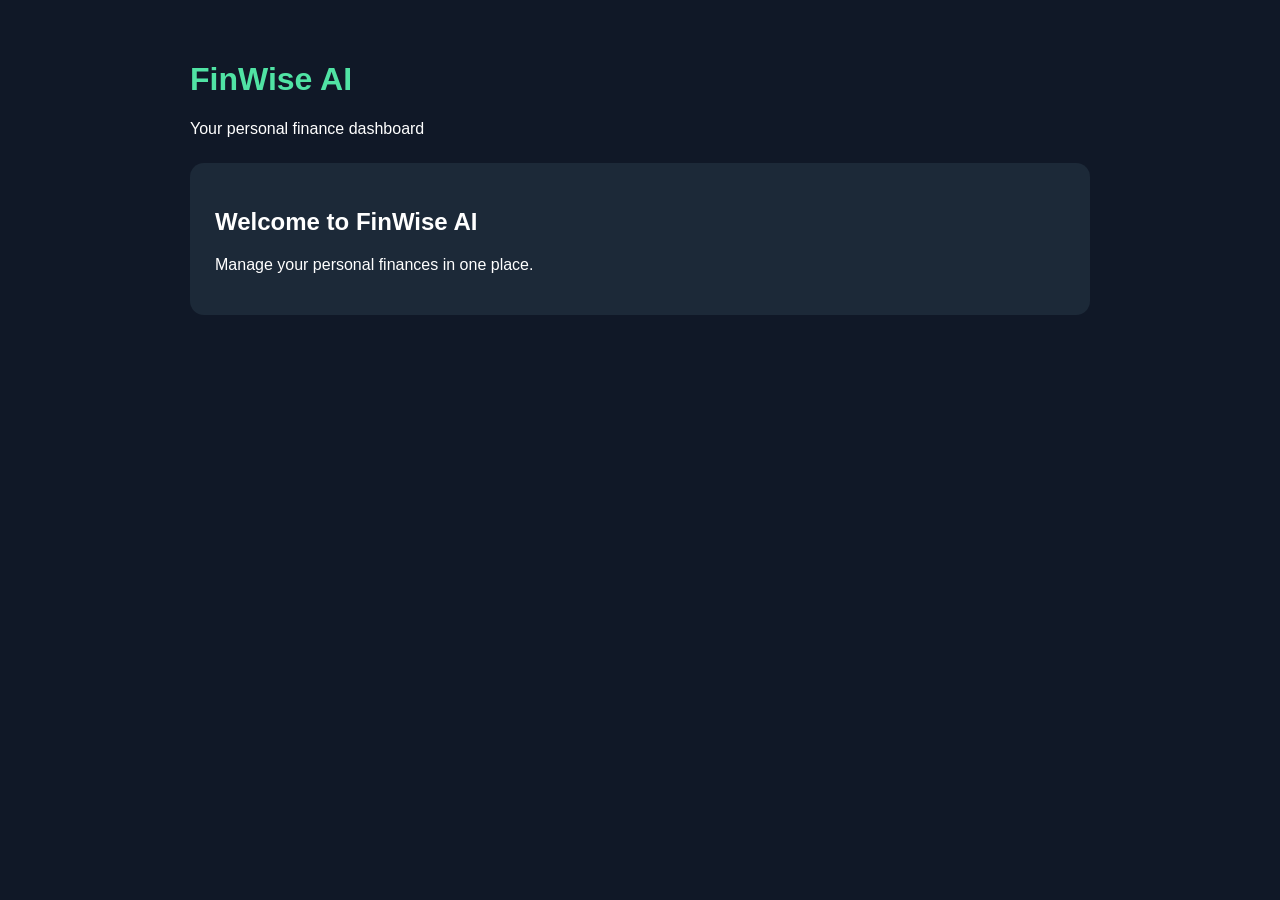
==== templates/index.html @ 09299cff "Add initial HTML template for FinWise AI Dashboard" ====
<!DOCTYPE html>
<html lang="en">
<head>
    <meta charset="UTF-8">
    <meta name="viewport" content="width=device-width, initial-scale=1.0">
    <title>FinWise AI Dashboard</title>
    <style>
        body {
            margin: 0;
            padding: 40px 20px;
            font-family: Arial, sans-serif;
            background: #101827;
            color: white;
        }
        .container {
            max-width: 900px;
            margin: auto;
        }
        h1 { color: #50e3a4; }
        .card {
            margin-top: 25px;
            padding: 25px;
            border-radius: 14px;
            background: #1c2938;
        }
    </style>
</head>
<body>
    <div class="container">
        <h1>FinWise AI</h1>
        <p>Your personal finance dashboard</p>
        <div class="card">
            <h2>Welcome to FinWise AI</h2>
            <p>Manage your personal finances in one place.</p>
        </div>
    </div>
</body>
</html>
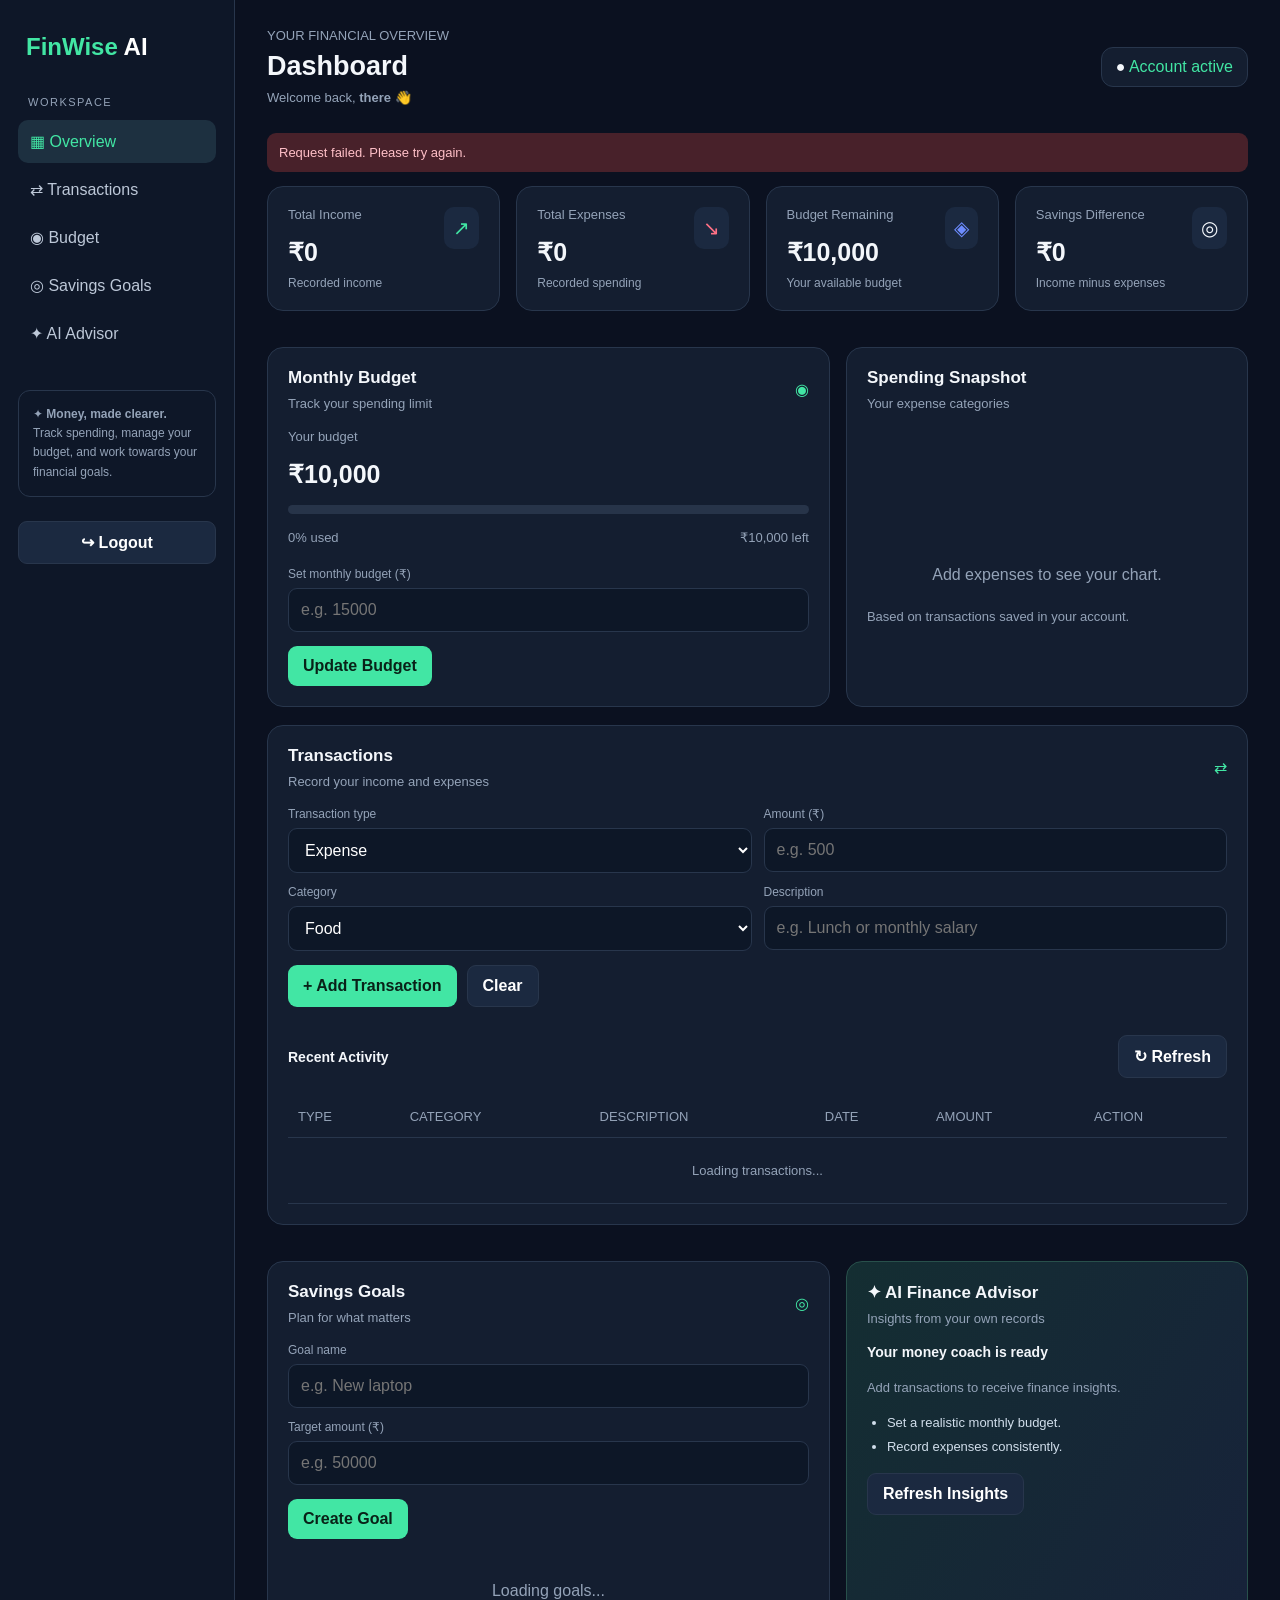
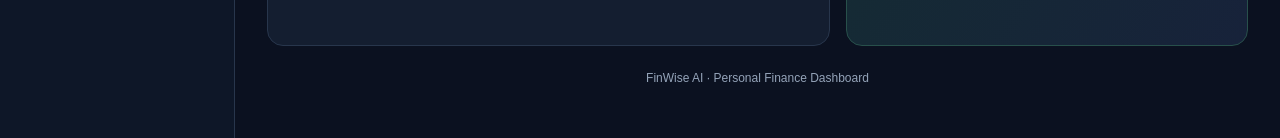
==== commit e5e822cf: "Revamp FinWise AI Dashboard layout and styles Updated the layout and styling of the FinWise AI Dashb" ====
--- a/templates/index.html
+++ b/templates/index.html
@@ -1,38 +1,359 @@
+
 <!DOCTYPE html>
 <html lang="en">
 <head>
-    <meta charset="UTF-8">
-    <meta name="viewport" content="width=device-width, initial-scale=1.0">
-    <title>FinWise AI Dashboard</title>
-    <style>
-        body {
-            margin: 0;
-            padding: 40px 20px;
-            font-family: Arial, sans-serif;
-            background: #101827;
-            color: white;
-        }
-        .container {
-            max-width: 900px;
-            margin: auto;
-        }
-        h1 { color: #50e3a4; }
-        .card {
-            margin-top: 25px;
-            padding: 25px;
-            border-radius: 14px;
-            background: #1c2938;
-        }
-    </style>
+<meta charset="UTF-8">
+<meta name="viewport" content="width=device-width, initial-scale=1.0">
+<title>FinWise AI | Smart Finance Dashboard</title>
+<style>
+:root {
+  --bg:#0b1120; --panel:#141e30; --panel2:#1b2940;
+  --text:#f4f7fb; --muted:#94a3b8; --green:#42e6a4;
+  --blue:#6d8cff; --red:#ff7185; --border:#28364c;
+}
+*{box-sizing:border-box}
+body{margin:0;background:var(--bg);color:var(--text);font-family:Inter,Arial,sans-serif}
+button,input,select{font:inherit}
+button{cursor:pointer}
+.layout{display:flex;min-height:100vh}
+.sidebar{width:235px;padding:28px 18px;background:#0e1728;border-right:1px solid var(--border);flex-shrink:0}
+.brand{font-size:24px;font-weight:800;color:var(--green);margin:5px 8px 35px}
+.brand span{color:white}
+.nav-label{font-size:11px;color:var(--muted);letter-spacing:1.5px;margin:25px 10px 12px}
+.nav{display:block;padding:12px;border-radius:10px;color:#bdc8d8;text-decoration:none;margin:5px 0}
+.nav:hover,.nav.active{background:#1d3040;color:var(--green)}
+.side-note{margin-top:35px;padding:14px;border:1px solid var(--border);border-radius:12px;color:var(--muted);font-size:12px;line-height:1.6}
+.main{flex:1;min-width:0;padding:28px 32px}
+.topbar{display:flex;justify-content:space-between;align-items:center;gap:16px;margin-bottom:28px}
+.eyebrow{color:var(--muted);font-size:13px}
+h1{font-size:27px;margin:8px 0}
+h2{font-size:17px;margin:0 0 8px}
+h3{font-size:14px;margin:0 0 18px}
+p{line-height:1.5}
+.muted{color:var(--muted);font-size:13px}
+.user-chip{background:var(--panel);border:1px solid var(--border);padding:10px 14px;border-radius:12px}
+.btn{border:0;border-radius:9px;padding:11px 15px;font-weight:700}
+.btn-green{background:var(--green);color:#092218}
+.btn-secondary{background:var(--panel2);color:white;border:1px solid var(--border)}
+.btn-danger{background:#432331;color:#ffb4bf}
+.grid{display:grid;grid-template-columns:repeat(4,minmax(0,1fr));gap:16px}
+.panel,.stat{background:var(--panel);border:1px solid var(--border);border-radius:16px;padding:20px}
+.stat-label{font-size:13px;color:var(--muted)}
+.stat-value{font-size:25px;font-weight:800;margin:16px 0 9px;overflow-wrap:anywhere}
+.stat-foot{font-size:12px;color:var(--muted)}
+.stat-icon{float:right;font-size:20px;background:var(--panel2);padding:9px;border-radius:10px}
+.green{color:var(--green)}.red{color:var(--red)}.blue{color:var(--blue)}
+.two-col{display:grid;grid-template-columns:1.4fr 1fr;gap:16px;margin-top:18px}
+.panel{margin-top:18px}
+.panel-head{display:flex;align-items:center;justify-content:space-between;gap:12px;margin-bottom:18px}
+.progress{height:9px;background:#273449;border-radius:10px;overflow:hidden;margin:16px 0}
+.progress span{display:block;height:100%;width:0;background:var(--green);border-radius:10px;transition:width .3s}
+.form-grid{display:grid;grid-template-columns:repeat(2,minmax(0,1fr));gap:12px}
+label{display:block;font-size:12px;color:var(--muted);margin-bottom:7px}
+input,select{width:100%;padding:12px;border-radius:9px;border:1px solid var(--border);background:#0d1727;color:white;outline:none}
+input:focus,select:focus{border-color:var(--green)}
+.form-actions{display:flex;gap:10px;flex-wrap:wrap;margin-top:14px}
+.table-wrap{overflow-x:auto}
+table{width:100%;border-collapse:collapse;white-space:nowrap}
+th,td{text-align:left;padding:13px 10px;border-bottom:1px solid var(--border);font-size:13px}
+th{color:var(--muted);font-weight:500}
+.empty{text-align:center;padding:25px;color:var(--muted)}
+.goal-item{padding:14px 0;border-bottom:1px solid var(--border)}
+.goal-item:last-child{border-bottom:0}
+.goal-line{display:flex;justify-content:space-between;gap:12px;font-size:13px}
+.advisor{background:linear-gradient(120deg,#142e32,#17223a);border-color:#28504b}
+.advisor ul{padding-left:20px;color:#d1deeb;line-height:1.9;font-size:13px}
+.chart{height:180px;display:flex;align-items:end;gap:12px;padding-top:20px}
+.bar-col{flex:1;min-width:0;text-align:center;color:var(--muted);font-size:11px}
+.bar{max-width:44px;width:75%;margin:0 auto 8px;background:linear-gradient(180deg,var(--green),#248b70);border-radius:7px 7px 2px 2px;min-height:3px}
+.toast{display:none;padding:12px;border-radius:9px;background:#153c31;color:#a7ffda;margin-bottom:14px;font-size:13px}
+.mobile-menu{display:none}
+.footer{text-align:center;color:var(--muted);font-size:12px;padding:25px}
+@media(max-width:1050px){.grid{grid-template-columns:repeat(2,minmax(0,1fr))}.two-col{grid-template-columns:1fr}}
+@media(max-width:700px){
+ .layout{display:block}.sidebar{width:100%;padding:14px;position:relative}
+ .brand{margin:5px 8px 12px}.nav-label,.side-note{display:none}
+ .navs{display:flex;gap:6px;overflow-x:auto}.nav{white-space:nowrap;padding:10px}
+ .main{padding:20px 14px}.topbar{align-items:flex-start}.topbar h1{font-size:23px}
+ .user-chip{font-size:12px}.grid{gap:10px}.stat,.panel{padding:15px}
+ .stat-value{font-size:20px}.form-grid{grid-template-columns:1fr}
+}
+@media(max-width:380px){.grid{grid-template-columns:1fr}}
+</style>
 </head>
 <body>
-    <div class="container">
-        <h1>FinWise AI</h1>
-        <p>Your personal finance dashboard</p>
-        <div class="card">
-            <h2>Welcome to FinWise AI</h2>
-            <p>Manage your personal finances in one place.</p>
-        </div>
+<div class="layout">
+<aside class="sidebar">
+  <div class="brand">FinWise <span>AI</span></div>
+  <div class="nav-label">WORKSPACE</div>
+  <nav class="navs">
+    <a class="nav active" href="#overview">▦ Overview</a>
+    <a class="nav" href="#transactions">⇄ Transactions</a>
+    <a class="nav" href="#budget">◉ Budget</a>
+    <a class="nav" href="#goals">◎ Savings Goals</a>
+    <a class="nav" href="#advisor">✦ AI Advisor</a>
+  </nav>
+  <div class="side-note">✦ <b>Money, made clearer.</b><br>Track spending, manage your budget, and work towards your financial goals.</div>
+  <form action="/logout" method="post" style="margin-top:24px">
+    <button class="btn btn-secondary" style="width:100%">↪ Logout</button>
+  </form>
+</aside>
+
+<main class="main">
+  <header class="topbar">
+    <div>
+      <div class="eyebrow">YOUR FINANCIAL OVERVIEW</div>
+      <h1>Dashboard</h1>
+      <div class="muted">Welcome back, <b id="welcomeName">there</b> 👋</div>
     </div>
+    <div class="user-chip">● <span class="green">Account active</span></div>
+  </header>
+
+  <div id="toast" class="toast"></div>
+
+  <section id="overview">
+    <div class="grid">
+      <div class="stat"><span class="stat-icon green">↗</span><div class="stat-label">Total Income</div><div class="stat-value" id="income">₹0</div><div class="stat-foot">Recorded income</div></div>
+      <div class="stat"><span class="stat-icon red">↘</span><div class="stat-label">Total Expenses</div><div class="stat-value" id="expense">₹0</div><div class="stat-foot">Recorded spending</div></div>
+      <div class="stat"><span class="stat-icon blue">◈</span><div class="stat-label">Budget Remaining</div><div class="stat-value" id="remaining">₹10,000</div><div class="stat-foot">Your available budget</div></div>
+      <div class="stat"><span class="stat-icon">◎</span><div class="stat-label">Savings Difference</div><div class="stat-value" id="balance">₹0</div><div class="stat-foot">Income minus expenses</div></div>
+    </div>
+  </section>
+
+  <div class="two-col">
+    <section class="panel" id="budget">
+      <div class="panel-head"><div><h2>Monthly Budget</h2><div class="muted">Track your spending limit</div></div><span class="green">◉</span></div>
+      <div class="stat-label">Your budget</div><div class="stat-value" id="budgetAmount">₹10,000</div>
+      <div class="progress"><span id="budgetBar"></span></div>
+      <div class="goal-line"><span class="muted" id="budgetUsed">0% used</span><span class="muted" id="budgetLeft">₹10,000 left</span></div>
+      <form id="budgetForm" style="margin-top:22px">
+        <label for="newBudget">Set monthly budget (₹)</label>
+        <input id="newBudget" type="number" min="1" step="0.01" required placeholder="e.g. 15000">
+        <div class="form-actions"><button class="btn btn-green">Update Budget</button></div>
+      </form>
+    </section>
+
+    <section class="panel">
+      <div class="panel-head"><div><h2>Spending Snapshot</h2><div class="muted">Your expense categories</div></div></div>
+      <div id="chart" class="chart"><div class="empty" style="width:100%">Add expenses to see your chart.</div></div>
+      <div class="muted">Based on transactions saved in your account.</div>
+    </section>
+  </div>
+
+  <section class="panel" id="transactions">
+    <div class="panel-head"><div><h2>Transactions</h2><div class="muted">Record your income and expenses</div></div><span class="green">⇄</span></div>
+    <form id="transactionForm">
+      <div class="form-grid">
+        <div><label for="type">Transaction type</label><select id="type"><option value="expense">Expense</option><option value="income">Income</option></select></div>
+        <div><label for="amount">Amount (₹)</label><input id="amount" type="number" min="0.01" step="0.01" required placeholder="e.g. 500"></div>
+        <div><label for="category">Category</label><select id="category"><option>Food</option><option>Travel</option><option>Shopping</option><option>Bills</option><option>Education</option><option>Health</option><option>Salary</option><option>Freelance</option><option>Investment</option><option>Other</option></select></div>
+        <div><label for="note">Description</label><input id="note" maxlength="180" placeholder="e.g. Lunch or monthly salary"></div>
+      </div>
+      <div class="form-actions"><button class="btn btn-green" type="submit">+ Add Transaction</button><button class="btn btn-secondary" type="reset">Clear</button></div>
+    </form>
+    <div class="panel-head" style="margin-top:28px"><h3 style="margin:0">Recent Activity</h3><button id="refreshBtn" class="btn btn-secondary" type="button">↻ Refresh</button></div>
+    <div class="table-wrap"><table><thead><tr><th>TYPE</th><th>CATEGORY</th><th>DESCRIPTION</th><th>DATE</th><th>AMOUNT</th><th>ACTION</th></tr></thead><tbody id="transactionsBody"><tr><td colspan="6" class="empty">Loading transactions...</td></tr></tbody></table></div>
+  </section>
+
+  <div class="two-col">
+    <section class="panel" id="goals">
+      <div class="panel-head"><div><h2>Savings Goals</h2><div class="muted">Plan for what matters</div></div><span class="green">◎</span></div>
+      <form id="goalForm">
+        <label for="goalName">Goal name</label><input id="goalName" required maxlength="80" placeholder="e.g. New laptop">
+        <label for="goalTarget" style="margin-top:12px">Target amount (₹)</label><input id="goalTarget" type="number" min="1" step="0.01" required placeholder="e.g. 50000">
+        <div class="form-actions"><button class="btn btn-green">Create Goal</button></div>
+      </form>
+      <div id="goalsList" style="margin-top:18px"><div class="empty">Loading goals...</div></div>
+    </section>
+
+    <section class="panel advisor" id="advisor">
+      <div class="panel-head"><div><h2>✦ AI Finance Advisor</h2><div class="muted">Insights from your own records</div></div></div>
+      <h3 id="advisorHeadline">Your money coach is ready</h3>
+      <p id="advisorMessage" class="muted">Add transactions to receive finance insights.</p>
+      <ul id="advisorTips"><li>Set a realistic monthly budget.</li><li>Record expenses consistently.</li></ul>
+      <button id="advisorRefresh" class="btn btn-secondary" type="button">Refresh Insights</button>
+    </section>
+  </div>
+
+  <div class="footer">FinWise AI · Personal Finance Dashboard</div>
+</main>
+</div>
+
+<script>
+const $ = id => document.getElementById(id);
+const money = n => new Intl.NumberFormat("en-IN",{style:"currency",currency:"INR",maximumFractionDigits:2}).format(Number(n)||0);
+let transactions = [];
+let summaryData = {income:0,expense:0,budget:10000,remaining:10000};
+
+function toast(message, error=false) {
+  const el=$("toast");
+  el.textContent=message;
+  el.style.display="block";
+  el.style.background=error?"#48212a":"#153c31";
+  el.style.color=error?"#ffc0c8":"#a7ffda";
+  window.scrollTo({top:0,behavior:"smooth"});
+  setTimeout(()=>{el.style.display="none"},4500);
+}
+
+async function api(url, options={}) {
+  const response=await fetch(url,{credentials:"same-origin",...options});
+  const data=await response.json().catch(()=>({}));
+  if(response.status===401){window.location.href="/login";throw new Error("Please log in again.");}
+  if(!response.ok)throw new Error(data.error||"Request failed. Please try again.");
+  return data;
+}
+
+async function loadSummary(){
+  summaryData=await api("/api/summary");
+  $("income").textContent=money(summaryData.income);
+  $("expense").textContent=money(summaryData.expense);
+  $("remaining").textContent=money(summaryData.remaining);
+  $("balance").textContent=money(summaryData.income-summaryData.expense);
+  $("budgetAmount").textContent=money(summaryData.budget);
+  $("budgetLeft").textContent=money(summaryData.remaining)+" left";
+  const pct=summaryData.budget>0?summaryData.expense/summaryData.budget*100:0;
+  $("budgetUsed").textContent=pct.toFixed(1)+"% used";
+  $("budgetBar").style.width=Math.min(100,Math.max(0,pct))+"%";
+  $("budgetBar").style.background=pct>100?"#ff7185":"#42e6a4";
+  $("newBudget").placeholder="Current: "+summaryData.budget;
+}
+
+async function loadTransactions(){
+  transactions=await api("/api/transactions");
+  const body=$("transactionsBody");
+  if(!transactions.length){
+    body.innerHTML='<tr><td colspan="6" class="empty">No transactions yet. Add your first one above.</td></tr>';
+    renderChart([]);
+    return;
+  }
+  body.innerHTML=transactions.map(t=>`<tr>
+    <td class="${t.type==="income"?"green":"red"}">${t.type==="income"?"↗ Income":"↘ Expense"}</td>
+    <td>${escapeHtml(t.category)}</td>
+    <td>${escapeHtml(t.note||"—")}</td>
+    <td>${escapeHtml((t.created_at||"").slice(0,10))}</td>
+    <td class="${t.type==="income"?"green":"red"}">${t.type==="income"?"+":"−"}${money(t.amount)}</td>
+    <td><button class="btn btn-danger" data-delete="${t.id}">Delete</button></td>
+  </tr>`).join("");
+  renderChart(transactions.filter(t=>t.type==="expense"));
+}
+
+function renderChart(items){
+  const totals={};
+  items.forEach(t=>totals[t.category]=(totals[t.category]||0)+Number(t.amount||0));
+  const entries=Object.entries(totals).sort((a,b)=>b[1]-a[1]).slice(0,6);
+  if(!entries.length){$("chart").innerHTML='<div class="empty" style="width:100%">Add expenses to see your chart.</div>';return;}
+  const max=Math.max(...entries.map(e=>e[1]),1);
+  $("chart").innerHTML=entries.map(([name,value])=>`<div class="bar-col" title="${escapeHtml(name)}: ${money(value)}"><div class="bar" style="height:${Math.max(5,value/max*125)}px"></div><div>${escapeHtml(name.slice(0,10))}</div><div>${money(value)}</div></div>`).join("");
+}
+
+async function loadGoals(){
+  const goals=await api("/api/goals");
+  const el=$("goalsList");
+  if(!goals.length){el.innerHTML='<div class="empty">No savings goals yet.</div>';return;}
+  el.innerHTML=goals.map(g=>{
+    const pct=Math.min(100,Number(g.saved)/Math.max(1,Number(g.target))*100);
+    return `<div class="goal-item">
+      <div class="goal-line"><b>${escapeHtml(g.name)}</b><button class="btn btn-danger" data-goal-delete="${g.id}">Delete</button></div>
+      <div class="goal-line" style="margin-top:9px"><span class="muted">${money(g.saved)} saved</span><span class="muted">Target ${money(g.target)}</span></div>
+      <div class="progress"><span style="width:${pct}%;background:#6d8cff"></span></div>
+      <div class="form-actions"><input aria-label="Contribution amount" id="contribute-${g.id}" type="number" min="0.01" step="0.01" placeholder="Add savings ₹" style="max-width:180px"><button class="btn btn-secondary" data-contribute="${g.id}">Add Savings</button></div>
+    </div>`;
+  }).join("");
+}
+
+async function loadAdvisor(){
+  const data=await api("/api/advisor");
+  $("advisorHeadline").textContent=data.headline||"Your money coach";
+  $("advisorMessage").textContent=data.message||"";
+  $("advisorTips").innerHTML=(data.tips||[]).map(t=>`<li>${escapeHtml(t)}</li>`).join("");
+}
+
+function escapeHtml(value){
+  return String(value??"").replace(/[&<>"']/g,ch=>({"&":"&amp;","<":"&lt;",">":"&gt;",'"':"&quot;","'":"&#39;"}[ch]));
+}
+
+async function refreshAll(){
+  try{
+    await Promise.all([loadSummary(),loadTransactions(),loadGoals(),loadAdvisor()]);
+  }catch(e){toast(e.message,true);}
+}
+
+$("transactionForm").addEventListener("submit",async e=>{
+  e.preventDefault();
+  const amount=Number($("amount").value);
+  if(!Number.isFinite(amount)||amount<=0){toast("Enter a valid positive amount.",true);return;}
+  try{
+    await api("/api/transactions",{method:"POST",headers:{"Content-Type":"application/json"},body:JSON.stringify({
+      type:$("type").value,amount,category:$("category").value,note:$("note").value.trim()
+    })});
+    $("transactionForm").reset();
+    toast("Transaction added successfully!");
+    await refreshAll();
+  }catch(err){toast(err.message,true);}
+});
+
+$("budgetForm").addEventListener("submit",async e=>{
+  e.preventDefault();
+  const amount=Number($("newBudget").value);
+  if(!Number.isFinite(amount)||amount<=0){toast("Enter a valid budget amount.",true);return;}
+  try{
+    await api("/api/budget",{method:"POST",headers:{"Content-Type":"application/json"},body:JSON.stringify({amount})});
+    $("newBudget").value="";
+    toast("Monthly budget updated!");
+    await refreshAll();
+  }catch(err){toast(err.message,true);}
+});
+
+$("goalForm").addEventListener("submit",async e=>{
+  e.preventDefault();
+  const name=$("goalName").value.trim(),target=Number($("goalTarget").value);
+  if(!name||!Number.isFinite(target)||target<=0){toast("Enter a goal name and valid target.",true);return;}
+  try{
+    await api("/api/goals",{method:"POST",headers:{"Content-Type":"application/json"},body:JSON.stringify({name,target})});
+    $("goalForm").reset();
+    toast("Savings goal created!");
+    await loadGoals();
+  }catch(err){toast(err.message,true);}
+});
+
+$("transactionsBody").addEventListener("click",async e=>{
+  const id=e.target.dataset.delete;
+  if(!id)return;
+  if(!confirm("Delete this transaction?"))return;
+  try{
+    await api("/api/transactions/"+id,{method:"DELETE"});
+    toast("Transaction deleted.");
+    await refreshAll();
+  }catch(err){toast(err.message,true);}
+});
+
+$("goalsList").addEventListener("click",async e=>{
+  const del=e.target.dataset.goalDelete;
+  const contribution=e.target.dataset.contribute;
+  try{
+    if(del){
+      if(!confirm("Delete this savings goal?"))return;
+      await api("/api/goals/"+del,{method:"DELETE"});
+      toast("Savings goal deleted.");
+      await loadGoals();
+    }
+    if(contribution){
+      const amount=Number($("contribute-"+contribution).value);
+      if(!Number.isFinite(amount)||amount<=0){toast("Enter a valid contribution amount.",true);return;}
+      await api("/api/goals/"+contribution+"/contribute",{method:"POST",headers:{"Content-Type":"application/json"},body:JSON.stringify({amount})});
+      toast("Savings contribution added!");
+      await loadGoals();
+    }
+  }catch(err){toast(err.message,true);}
+});
+
+$("refreshBtn").addEventListener("click",refreshAll);
+$("advisorRefresh").addEventListener("click",async()=>{
+  try{await loadAdvisor();toast("Finance insights refreshed.");}
+  catch(e){toast(e.message,true);}
+});
+
+refreshAll();
+</script>
 </body>
 </html>
